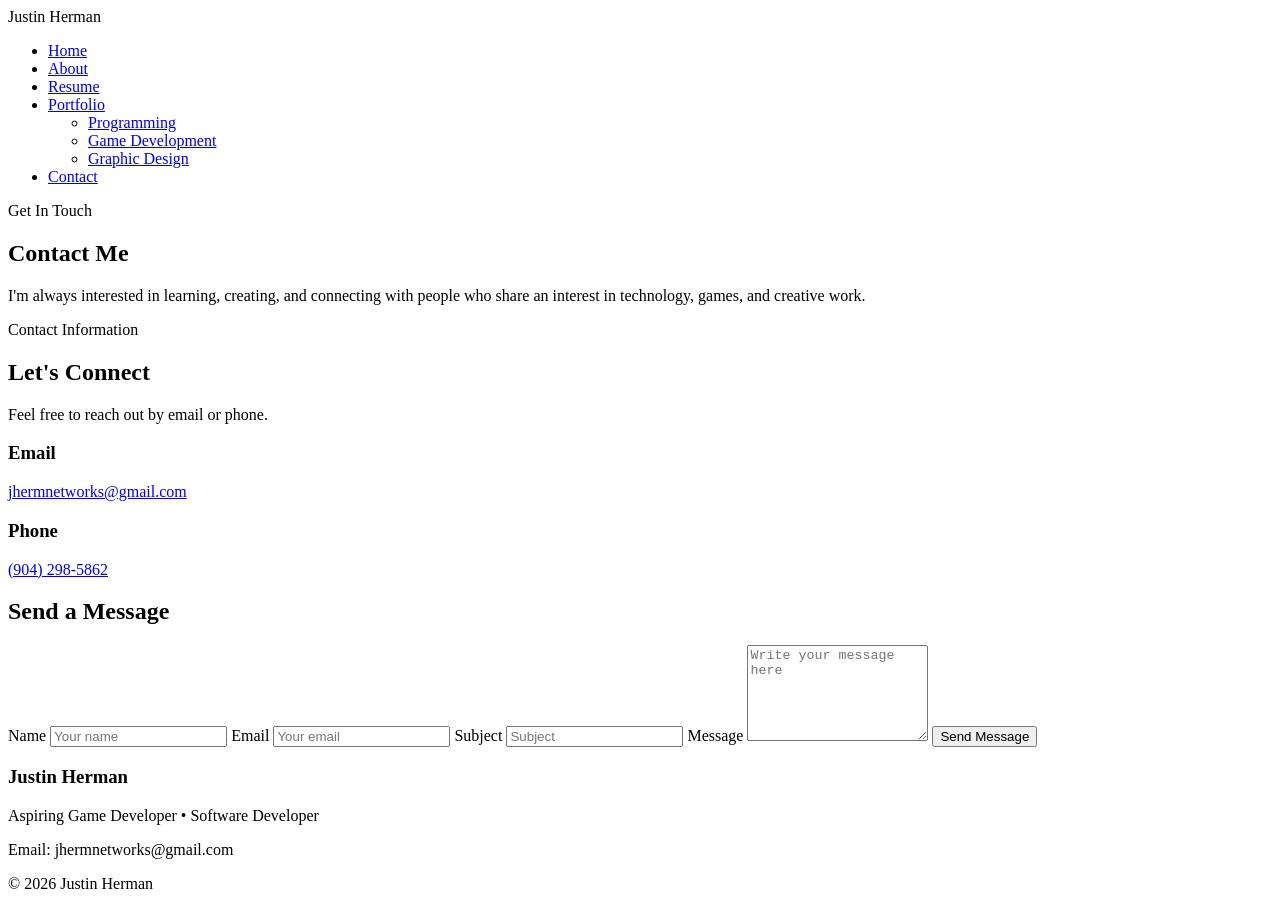
==== contact.html @ 143b25bd "Add files via upload" ====
<!DOCTYPE html>
<html lang="en">

<head>
    <meta charset="UTF-8">
    <meta name="viewport" content="width=device-width, initial-scale=1.0">

    <title>Contact | Justin Herman</title>

    <link rel="stylesheet" href="css/style.css">

    <link href="https://fonts.googleapis.com/css2?family=Cinzel:wght@600;700&family=Poppins:wght@300;400;500;600&display=swap" rel="stylesheet">
</head>

<body>

    <header>
        <nav class="navbar">

            <div class="logo">Justin Herman</div>

            <ul class="nav-links">
                <li><a href="index.html">Home</a></li>
                <li><a href="about.html">About</a></li>
                <li><a href="resume.html">Resume</a></li>

                <li class="dropdown">
                    <a href="portfolio.html">Portfolio</a>

                    <ul class="dropdown-menu">
                        <li><a href="portfolio.html#programming">Programming</a></li>
                        <li><a href="portfolio.html#gamedev">Game Development</a></li>
                        <li><a href="portfolio.html#design">Graphic Design</a></li>
                    </ul>
                </li>

                <li><a href="contact.html">Contact</a></li>
            </ul>

        </nav>
    </header>


    <section class="contact-hero">

        <div class="contact-hero-content">

            <p class="eyebrow">Get In Touch</p>

            <h1>Contact Me</h1>

            <p>
                I'm always interested in learning, creating, and connecting
                with people who share an interest in technology, games,
                and creative work.
            </p>

        </div>

    </section>


    <main class="contact-page">

        <section class="contact-grid">

            <div class="contact-info">

                <p class="eyebrow">Contact Information</p>

                <h2>Let's Connect</h2>

                <p>
                    Feel free to reach out by email or phone.
                </p>

                <div class="contact-card">

                    <h3>Email</h3>

                    <a href="mailto:jhermnetworks@gmail.com">
                        jhermnetworks@gmail.com
                    </a>

                </div>


                <div class="contact-card">

                    <h3>Phone</h3>

                    <a href="tel:+19042985862">
                        (904) 298-5862
                    </a>

                </div>

            </div>


            <div class="contact-form-box">

                <h2>Send a Message</h2>

                <form>

                    <label for="name">Name</label>
                    <input
                        type="text"
                        id="name"
                        name="name"
                        placeholder="Your name"
                    >

                    <label for="email">Email</label>
                    <input
                        type="email"
                        id="email"
                        name="email"
                        placeholder="Your email"
                    >

                    <label for="subject">Subject</label>
                    <input
                        type="text"
                        id="subject"
                        name="subject"
                        placeholder="Subject"
                    >

                    <label for="message">Message</label>

                    <textarea
                        id="message"
                        name="message"
                        rows="6"
                        placeholder="Write your message here"
                    ></textarea>

                    <button type="submit" class="button">
                        Send Message
                    </button>

                </form>

            </div>

        </section>

    </main>


    <footer>

        <h3>Justin Herman</h3>

        <p>
            Aspiring Game Developer • Software Developer
        </p>

        <p>
            Email: jhermnetworks@gmail.com
        </p>

        <p>
            © 2026 Justin Herman
        </p>

    </footer>

</body>

</html>
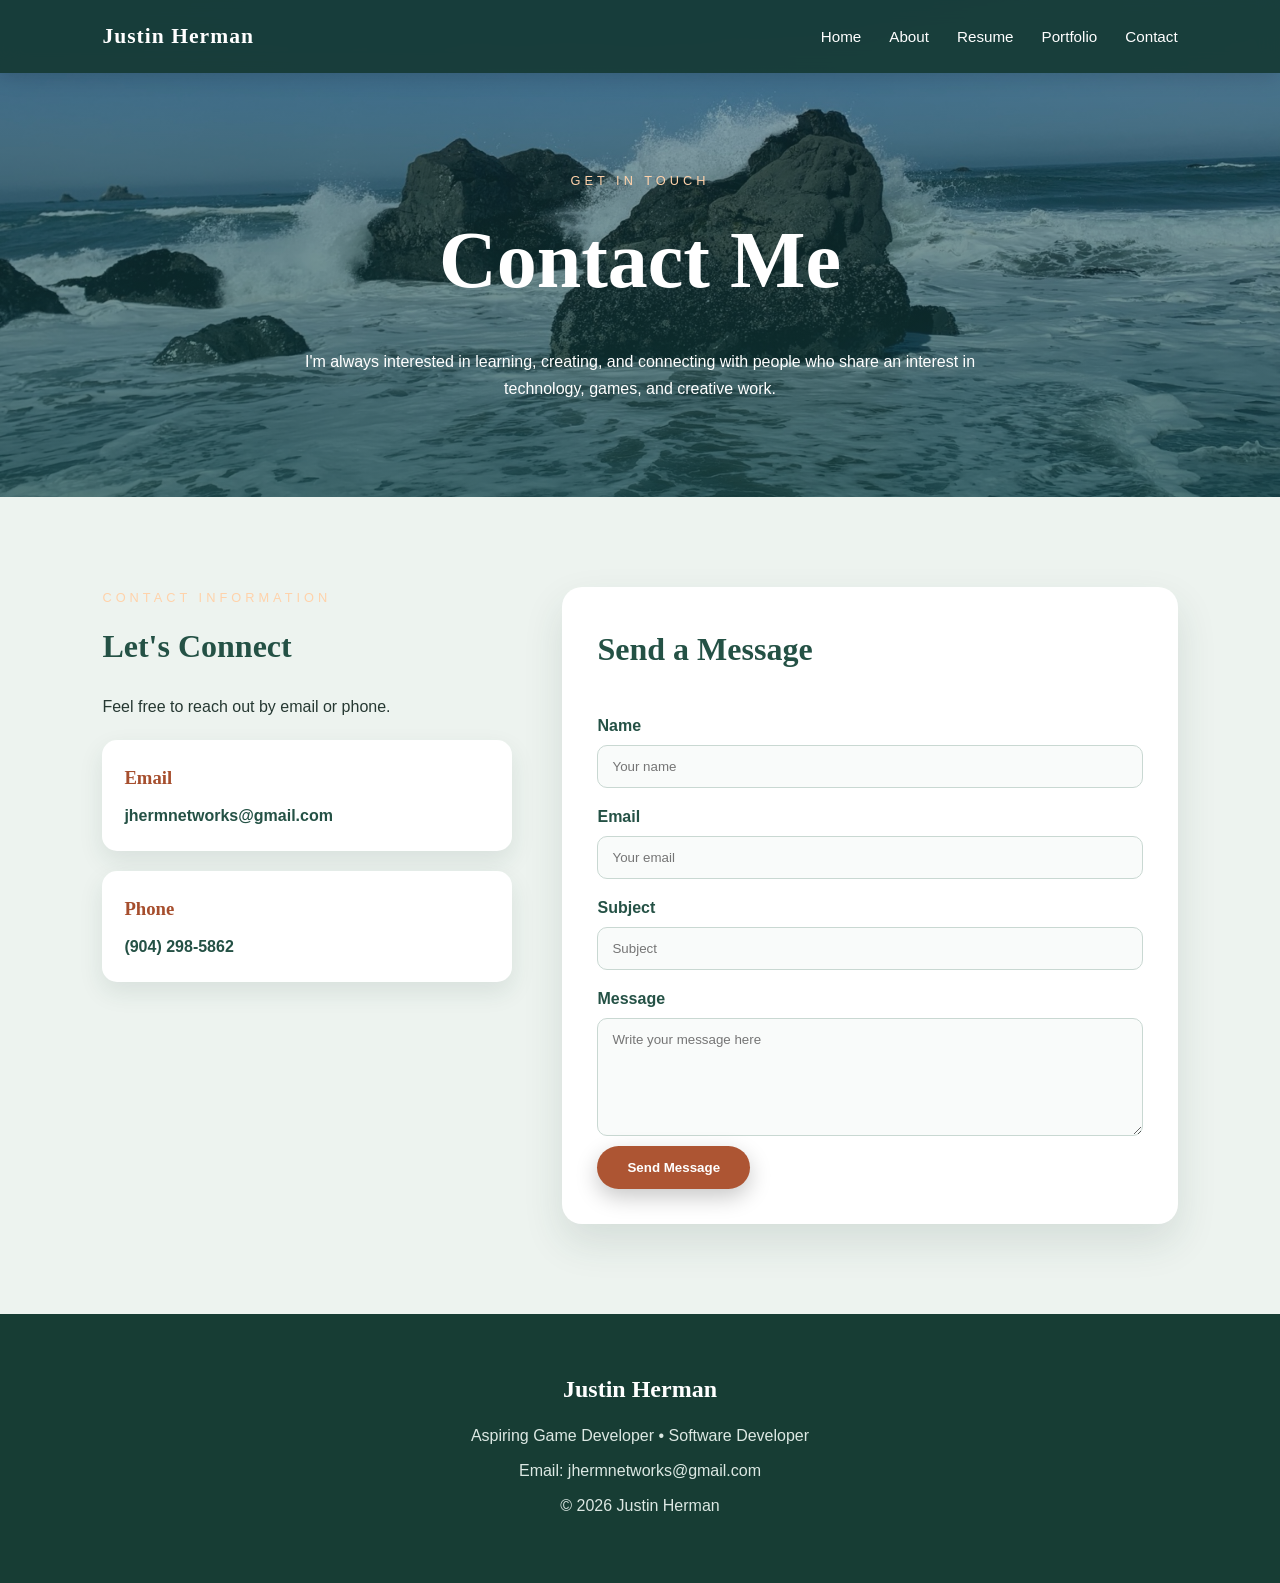
==== commit 48aa7044: "Update contact.html" ====
--- a/contact.html
+++ b/contact.html
@@ -102,7 +102,7 @@
 
                 <h2>Send a Message</h2>
 
-                <form>
+                <form action="mailto:jhermnetworks@gmail.com" method="post" enctype="text/plain">
 
                     <label for="name">Name</label>
                     <input
@@ -170,4 +170,4 @@
 
 </body>
 
-</html>+</html>
--- a/css/style.css
+++ b/css/style.css
@@ -0,0 +1,843 @@
+/* ========================================
+   JUSTIN HERMAN - PERSONAL PORTFOLIO
+   Garden of the Gods + Lake Tahoe Theme
+======================================== */
+
+/* ---------- BASIC PAGE SETTINGS ---------- */
+
+* {
+    margin: 0;
+    padding: 0;
+    box-sizing: border-box;
+}
+
+html {
+    scroll-behavior: smooth;
+}
+
+body {
+    font-family: "Poppins", Arial, sans-serif;
+    background-color: #f7f4ed;
+    color: #263832;
+    line-height: 1.7;
+}
+
+h1,
+h2,
+h3 {
+    font-family: "Cinzel", Georgia, serif;
+}
+
+a {
+    text-decoration: none;
+}
+
+/* ---------- NAVIGATION ---------- */
+
+header {
+    position: fixed;
+    top: 0;
+    left: 0;
+    width: 100%;
+    z-index: 1000;
+}
+
+.navbar {
+    display: flex;
+    justify-content: space-between;
+    align-items: center;
+    padding: 18px 8%;
+    background: rgba(20, 57, 50, 0.90);
+    backdrop-filter: blur(10px);
+    box-shadow: 0 4px 20px rgba(0, 0, 0, 0.15);
+}
+
+.logo {
+    color: #ffffff;
+    font-family: "Cinzel", Georgia, serif;
+    font-size: 1.35rem;
+    font-weight: 700;
+    letter-spacing: 1px;
+}
+
+.nav-links {
+    display: flex;
+    align-items: center;
+    gap: 28px;
+    list-style: none;
+}
+
+.nav-links a {
+    color: white;
+    font-size: 0.95rem;
+    font-weight: 500;
+    transition: color 0.3s ease;
+}
+
+.nav-links a:hover {
+    color: #f0b77b;
+}
+
+/* ---------- PORTFOLIO DROPDOWN ---------- */
+
+.dropdown {
+    position: relative;
+}
+
+.dropdown-menu {
+    display: none;
+    position: absolute;
+    top: 100%;
+    left: 0;
+    min-width: 220px;
+    list-style: none;
+    background: rgba(20, 57, 50, 0.97);
+    padding: 12px 0;
+    border-radius: 0 0 12px 12px;
+    box-shadow: 0 12px 25px rgba(0, 0, 0, 0.2);
+}
+
+.dropdown-menu li {
+    padding: 8px 20px;
+}
+
+.dropdown-menu a {
+    display: block;
+}
+
+.dropdown:hover .dropdown-menu {
+    display: block;
+}
+
+/* ---------- HOME HERO ---------- */
+
+.hero {
+    min-height: 100vh;
+    display: flex;
+    justify-content: center;
+    align-items: center;
+    text-align: center;
+    padding: 120px 25px 70px;
+    color: white;
+
+    background-image:
+        linear-gradient(
+            rgba(15, 45, 45, 0.35),
+            rgba(15, 45, 45, 0.55)
+        ),
+        url("../images/home-garden.jpeg");
+
+    background-size: cover;
+    background-position: center;
+    background-repeat: no-repeat;
+}
+
+.hero-content {
+    max-width: 900px;
+    animation: fadeUp 1.2s ease;
+}
+
+.hero h1 {
+    font-size: clamp(3.3rem, 8vw, 6.5rem);
+    line-height: 1.05;
+    letter-spacing: 5px;
+    text-shadow: 0 5px 20px rgba(0, 0, 0, 0.30);
+}
+
+.hero h2 {
+    margin-top: 15px;
+    font-family: "Poppins", Arial, sans-serif;
+    font-size: clamp(1.3rem, 3vw, 2rem);
+    font-weight: 400;
+    color: #ffdab5;
+}
+
+.hero p {
+    max-width: 680px;
+    margin: 25px auto;
+    font-size: 1.1rem;
+    color: #f6f7f3;
+}
+
+.hero blockquote {
+    max-width: 700px;
+    margin: 35px auto;
+    padding: 20px;
+    font-family: "Cinzel", Georgia, serif;
+    font-size: 1.15rem;
+    color: #fff3e6;
+    border-left: 3px solid #e8a366;
+    border-right: 3px solid #e8a366;
+}
+
+/* ---------- BUTTON ---------- */
+
+.button {
+    display: inline-block;
+    padding: 14px 30px;
+    margin-top: 10px;
+    color: white;
+    background: #ad5533;
+    border: 2px solid #d98a57;
+    border-radius: 50px;
+    font-weight: 600;
+    box-shadow: 0 8px 22px rgba(0, 0, 0, 0.22);
+    transition:
+        transform 0.3s ease,
+        background 0.3s ease,
+        box-shadow 0.3s ease;
+}
+
+.button:hover {
+    background: #884126;
+    transform: translateY(-4px);
+    box-shadow: 0 12px 28px rgba(0, 0, 0, 0.28);
+}
+
+/* ---------- MAIN SECTIONS ---------- */
+
+.section {
+    padding: 100px 8%;
+}
+
+.container {
+    max-width: 950px;
+    margin: 0 auto;
+    text-align: center;
+}
+
+.container h2 {
+    margin-bottom: 30px;
+    color: #245145;
+    font-size: clamp(2rem, 5vw, 3.2rem);
+}
+
+.container h2::after {
+    content: "";
+    display: block;
+    width: 70px;
+    height: 3px;
+    margin: 15px auto 0;
+    background: #bb6038;
+    border-radius: 10px;
+}
+
+.container p {
+    max-width: 820px;
+    margin: 18px auto;
+    font-size: 1.05rem;
+}
+
+/* ---------- FEATURE CARDS ---------- */
+
+.cards {
+    display: grid;
+    grid-template-columns: repeat(3, 1fr);
+    gap: 30px;
+    padding: 80px 8% 110px;
+    background: linear-gradient(180deg, #edf4f0, #dceae5);
+}
+
+.card {
+    padding: 38px 30px;
+    background: rgba(255, 255, 255, 0.85);
+    border: 1px solid rgba(41, 92, 77, 0.13);
+    border-radius: 20px;
+    box-shadow: 0 14px 35px rgba(32, 69, 58, 0.12);
+    transition:
+        transform 0.3s ease,
+        box-shadow 0.3s ease;
+}
+
+.card:hover {
+    transform: translateY(-9px);
+    box-shadow: 0 20px 40px rgba(32, 69, 58, 0.20);
+}
+
+.card h3 {
+    margin-bottom: 17px;
+    color: #a64e2d;
+    font-size: 1.5rem;
+}
+
+.card p {
+    color: #40554e;
+}
+
+/* ---------- QUOTE / LAKE TAHOE SECTION ---------- */
+
+.quote {
+    min-height: 450px;
+    display: flex;
+    justify-content: center;
+    align-items: center;
+    text-align: center;
+    padding: 80px 10%;
+    color: white;
+    background:
+        linear-gradient(
+            rgba(14, 57, 69, 0.35),
+            rgba(17, 66, 71, 0.70)
+        ),
+        linear-gradient(
+            145deg,
+            #64b5c7,
+            #32849b,
+            #205d70,
+            #234e43
+        );
+}
+
+.quote h2 {
+    max-width: 900px;
+    font-size: clamp(1.8rem, 4vw, 3rem);
+    line-height: 1.5;
+    text-shadow: 0 4px 15px rgba(0, 0, 0, 0.25);
+}
+
+/* ---------- FOOTER ---------- */
+
+footer {
+    padding: 55px 25px;
+    text-align: center;
+    background: #173d34;
+    color: #dce8e3;
+}
+
+footer h3 {
+    margin-bottom: 12px;
+    color: white;
+    font-size: 1.5rem;
+}
+
+footer p {
+    margin: 8px 0;
+}
+
+/* ---------- SIMPLE ENTRANCE ANIMATION ---------- */
+
+@keyframes fadeUp {
+    from {
+        opacity: 0;
+        transform: translateY(25px);
+    }
+
+    to {
+        opacity: 1;
+        transform: translateY(0);
+    }
+}
+
+/* ========================================
+   RESUME PAGE
+======================================== */
+
+.resume-hero {
+    padding: 170px 8% 90px;
+    text-align: center;
+    color: white;
+
+    background-image:
+        linear-gradient(
+            rgba(20, 55, 50, 0.45),
+            rgba(20, 55, 50, 0.70)
+        ),
+        url("../images/resume-arches.jpeg");
+
+    background-size: cover;
+    background-position: center;
+    background-repeat: no-repeat;
+}
+
+.resume-hero-content {
+    max-width: 800px;
+    margin: auto;
+}
+
+.resume-hero h1 {
+    font-size: clamp(3rem, 7vw, 5rem);
+    margin-bottom: 20px;
+}
+
+.resume-hero p {
+    max-width: 650px;
+    margin: auto;
+}
+
+.eyebrow {
+    text-transform: uppercase;
+    letter-spacing: 4px;
+    font-size: 0.8rem;
+    color: #ffd2aa;
+    margin-bottom: 10px;
+}
+
+.resume-page {
+    padding: 80px 8%;
+    background: #edf3ef;
+}
+
+.resume-card {
+    max-width: 1000px;
+    margin: auto;
+    padding: 50px;
+    background: white;
+    border-radius: 20px;
+    box-shadow: 0 18px 45px rgba(26, 67, 57, 0.12);
+}
+
+.resume-heading {
+    display: flex;
+    justify-content: space-between;
+    align-items: center;
+    gap: 30px;
+    padding-bottom: 30px;
+    border-bottom: 2px solid #e0e8e4;
+}
+
+.resume-heading h2 {
+    color: #245145;
+    font-size: 2rem;
+}
+
+.resume-heading p {
+    color: #687a73;
+}
+
+.resume-section {
+    margin-top: 45px;
+}
+
+.resume-section h3 {
+    color: #a64e2d;
+    margin-bottom: 18px;
+    font-size: 1.5rem;
+}
+
+.resume-item {
+    margin-bottom: 25px;
+}
+
+.resume-item h4 {
+    color: #245145;
+    font-size: 1.1rem;
+}
+
+.resume-subtitle {
+    font-weight: 600;
+    color: #52675f;
+}
+
+.skill-grid {
+    display: grid;
+    grid-template-columns: repeat(2, 1fr);
+    gap: 20px;
+}
+
+.skill-box {
+    padding: 22px;
+    border-radius: 14px;
+    background: #eef5f1;
+}
+
+.skill-box h4 {
+    margin-bottom: 8px;
+    color: #245145;
+}
+
+/* ========================================
+   ABOUT PAGE
+======================================== */
+
+.about-hero {
+    padding: 170px 8% 95px;
+    text-align: center;
+    color: white;
+
+    background-image:
+        linear-gradient(
+            rgba(28, 65, 58, 0.45),
+            rgba(24, 64, 59, 0.72)
+        ),
+        url("../images/4F8474B4-1C64-4EFF-9E3F-5DF0FB10E0B8.jpeg");
+
+    background-size: cover;
+    background-position: center;
+    background-repeat: no-repeat;
+}
+
+.about-hero-content {
+    max-width: 800px;
+    margin: auto;
+}
+
+.about-hero h1 {
+    font-size: clamp(3rem, 7vw, 5rem);
+    margin-bottom: 20px;
+}
+
+.about-hero p {
+    max-width: 680px;
+    margin: auto;
+}
+
+.about-section {
+    padding: 90px 8%;
+    background: #f7f4ed;
+}
+
+.about-grid {
+    max-width: 1100px;
+    margin: auto;
+    display: grid;
+    grid-template-columns: 0.9fr 1.1fr;
+    gap: 55px;
+    align-items: center;
+}
+
+.about-image-placeholder {
+    width: 100%;
+    height: 420px;
+    min-height: 0;
+    padding: 0;
+    overflow: hidden;
+    border-radius: 22px;
+    background: none;
+    box-shadow: 0 18px 40px rgba(31, 69, 59, 0.15);
+}
+
+.about-photo {
+    width: 100%;
+    height: 100%;
+    object-fit: cover;
+    object-position: center;
+    display: block;
+}
+
+.about-text h2 {
+    color: #245145;
+    font-size: clamp(2rem, 4vw, 3rem);
+    line-height: 1.25;
+    margin-bottom: 25px;
+}
+
+.about-text p {
+    margin-bottom: 18px;
+}
+
+.interests-section {
+    padding: 90px 8%;
+    background: #e5efea;
+}
+
+.interest-grid {
+    margin-top: 45px;
+    display: grid;
+    grid-template-columns: repeat(2, 1fr);
+    gap: 25px;
+}
+
+.interest-card {
+    text-align: left;
+    padding: 30px;
+    background: white;
+    border-radius: 18px;
+    box-shadow: 0 12px 30px rgba(29, 67, 57, 0.10);
+}
+
+.interest-card h3 {
+    color: #a64e2d;
+    margin-bottom: 12px;
+}
+
+.goal-section {
+    padding: 100px 8%;
+    background: #f7f4ed;
+}
+
+.goal-section .container {
+    max-width: 850px;
+}
+
+/* ========================================
+   PORTFOLIO PAGE
+======================================== */
+
+.portfolio-hero {
+    padding: 170px 8% 95px;
+    text-align: center;
+    color: white;
+
+    background-image:
+        linear-gradient(
+            rgba(20, 55, 60, 0.40),
+            rgba(20, 55, 60, 0.68)
+        ),
+        url("../images/portfolio-tahoe.jpeg");
+
+    background-size: cover;
+    background-position: center;
+    background-repeat: no-repeat;
+}
+
+.portfolio-hero-content {
+    max-width: 800px;
+    margin: auto;
+}
+
+.portfolio-hero h1 {
+    font-size: clamp(3rem, 7vw, 5rem);
+    margin-bottom: 20px;
+}
+
+.portfolio-hero p {
+    max-width: 680px;
+    margin: auto;
+}
+
+.portfolio-section {
+    padding: 95px 8%;
+    background: #f7f4ed;
+}
+
+.alt-section {
+    background: #e5efea;
+}
+
+.project-grid {
+    margin-top: 45px;
+    display: grid;
+    grid-template-columns: repeat(2, 1fr);
+    gap: 28px;
+}
+
+.project-card {
+    text-align: left;
+    padding: 32px;
+    background: white;
+    border-radius: 18px;
+    box-shadow: 0 14px 35px rgba(30, 68, 58, 0.12);
+    transition:
+        transform 0.3s ease,
+        box-shadow 0.3s ease;
+}
+
+.project-card:hover {
+    transform: translateY(-7px);
+    box-shadow: 0 20px 42px rgba(30, 68, 58, 0.18);
+}
+
+.project-card h3 {
+    color: #a64e2d;
+    margin-bottom: 14px;
+}
+
+.project-card p {
+    margin-bottom: 20px;
+}
+
+.project-tag {
+    display: inline-block;
+    padding: 6px 12px;
+    margin-right: 6px;
+    border-radius: 50px;
+    font-size: 0.8rem;
+    background: #dcece6;
+    color: #245145;
+}
+
+/* ========================================
+   CONTACT PAGE
+======================================== */
+
+.contact-hero {
+    padding: 170px 8% 95px;
+    text-align: center;
+    color: white;
+
+    background-image:
+        linear-gradient(
+            rgba(19, 59, 68, 0.40),
+            rgba(19, 67, 67, 0.72)
+        ),
+        url("../images/contact-ocean.jpeg");
+
+    background-size: cover;
+    background-position: center;
+    background-repeat: no-repeat;
+}
+
+.contact-hero-content {
+    max-width: 800px;
+    margin: auto;
+}
+
+.contact-hero h1 {
+    font-size: clamp(3rem, 7vw, 5rem);
+    margin-bottom: 20px;
+}
+
+.contact-hero p {
+    max-width: 680px;
+    margin: auto;
+}
+
+.contact-page {
+    padding: 90px 8%;
+    background: #edf3ef;
+}
+
+.contact-grid {
+    max-width: 1100px;
+    margin: auto;
+    display: grid;
+    grid-template-columns: 0.8fr 1.2fr;
+    gap: 50px;
+}
+
+.contact-info h2,
+.contact-form-box h2 {
+    color: #245145;
+    font-size: 2rem;
+    margin-bottom: 20px;
+}
+
+.contact-card {
+    margin-top: 20px;
+    padding: 22px;
+    background: white;
+    border-radius: 15px;
+    box-shadow: 0 10px 25px rgba(31, 68, 58, 0.10);
+}
+
+.contact-card h3 {
+    color: #a64e2d;
+    margin-bottom: 8px;
+}
+
+.contact-card a {
+    color: #245145;
+    font-weight: 600;
+}
+
+.contact-form-box {
+    padding: 35px;
+    background: white;
+    border-radius: 20px;
+    box-shadow: 0 18px 40px rgba(31, 68, 58, 0.12);
+}
+
+.contact-form-box form {
+    display: flex;
+    flex-direction: column;
+}
+
+.contact-form-box label {
+    margin-top: 15px;
+    margin-bottom: 6px;
+    color: #245145;
+    font-weight: 600;
+}
+
+.contact-form-box input,
+.contact-form-box textarea {
+    width: 100%;
+    padding: 13px 14px;
+    border: 1px solid #c9d8d2;
+    border-radius: 10px;
+    font-family: "Poppins", Arial, sans-serif;
+    background: #f9fbfa;
+}
+
+.contact-form-box textarea {
+    resize: vertical;
+}
+
+.contact-form-box .button {
+    border: none;
+    cursor: pointer;
+    align-self: flex-start;
+}
+
+/* ========================================
+   RESPONSIVE DESIGN
+======================================== */
+
+@media (max-width: 850px) {
+    .navbar {
+        flex-direction: column;
+        gap: 14px;
+        padding: 15px 5%;
+    }
+
+    .nav-links {
+        justify-content: center;
+        flex-wrap: wrap;
+        gap: 12px 18px;
+    }
+
+    .hero {
+        padding-top: 170px;
+    }
+
+    .cards {
+        grid-template-columns: 1fr;
+        padding-left: 6%;
+        padding-right: 6%;
+    }
+
+    .card {
+        max-width: 600px;
+        margin: auto;
+    }
+}
+
+@media (max-width: 800px) {
+    .about-grid,
+    .contact-grid {
+        grid-template-columns: 1fr;
+    }
+
+    .about-image-placeholder {
+        height: 400px;
+    }
+
+    .interest-grid {
+        grid-template-columns: 1fr;
+    }
+}
+
+@media (max-width: 750px) {
+    .project-grid {
+        grid-template-columns: 1fr;
+    }
+}
+
+@media (max-width: 700px) {
+    .resume-card {
+        padding: 28px;
+    }
+
+    .resume-heading {
+        flex-direction: column;
+        align-items: flex-start;
+    }
+
+    .skill-grid {
+        grid-template-columns: 1fr;
+    }
+}
+
+@media (max-width: 500px) {
+    .hero h1 {
+        letter-spacing: 2px;
+    }
+
+    .nav-links {
+        font-size: 0.85rem;
+    }
+
+    .section {
+        padding: 75px 7%;
+    }
+}
